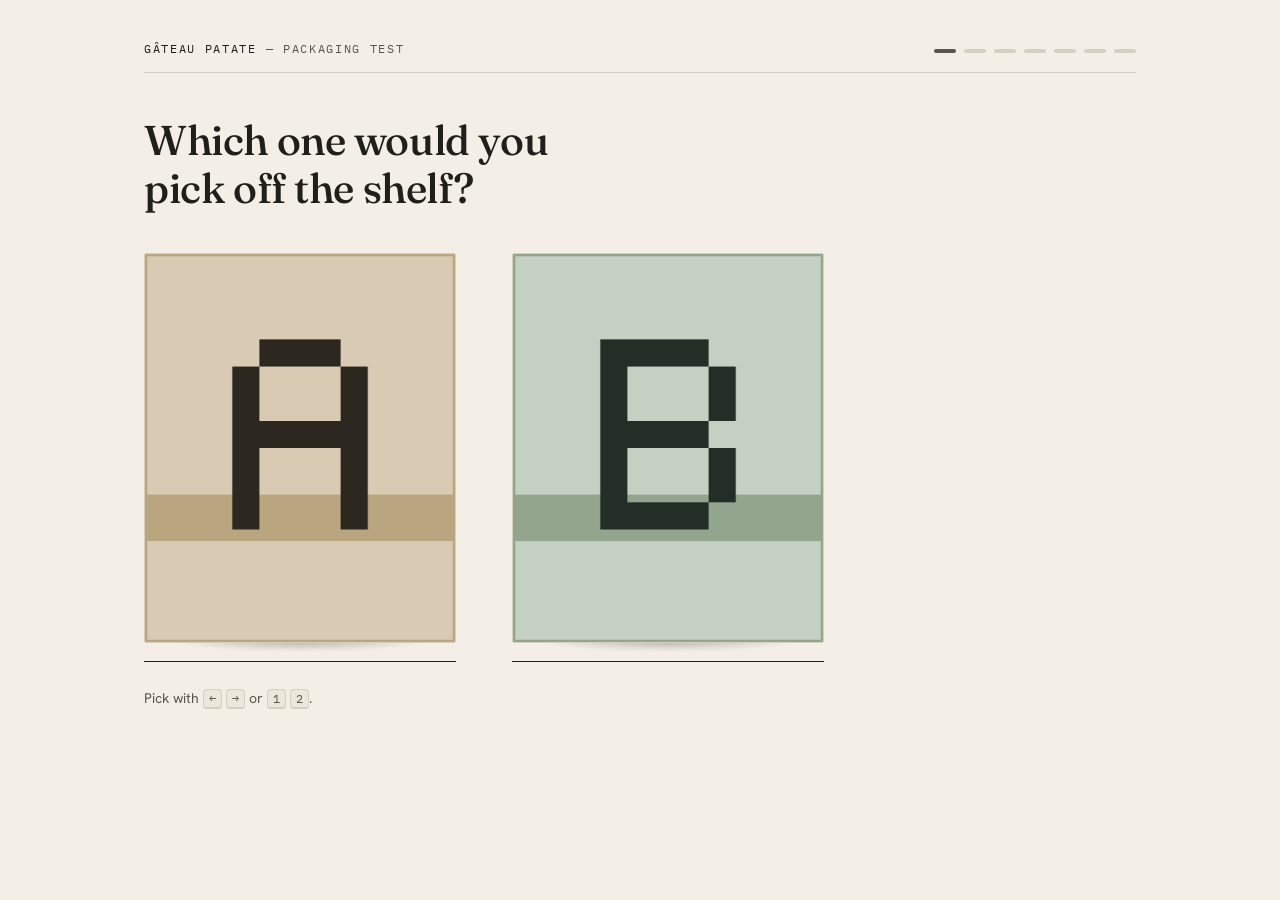
==== index.html @ c8cd09d6 "Initial commit: packaging preference test app. Single-page voting app with Supabase backend for live" ====
<!doctype html>
<html lang="en">
<head>
<meta charset="utf-8">
<meta name="viewport" content="width=device-width, initial-scale=1">
<title>Which one would you pick?</title>
<meta name="robots" content="noindex">
<link rel="preconnect" href="https://fonts.googleapis.com">
<link rel="preconnect" href="https://fonts.gstatic.com" crossorigin>
<link href="https://fonts.googleapis.com/css2?family=Fraunces:opsz,wght@9..144,400;9..144,500;9..144,600&family=Hanken+Grotesk:wght@400;500;600&family=IBM+Plex+Mono:wght@400;500&display=swap" rel="stylesheet">
<style>
  /* ---------------------------------------------------------------------------
     Near-neutral chrome. The packaging designs vary by colour, so the interface
     must not. Bone paper, ink text, hairline rules, one cool accent used only on
     the progress ticks and the leaderboard bars — never next to the artwork.
  --------------------------------------------------------------------------- */
  :root {
    --paper:    #f3efe6;
    --paper-2:  #ece7db;
    --ink:      #201f1c;
    --ink-soft: #59564d;
    --hair:     #d6d0c2;
    --accent:   #35566e;   /* cool slate — ticks and bars only */
    --maxw:     1040px;
    --display:  'Fraunces', Georgia, 'Times New Roman', serif;
    --ui:       'Hanken Grotesk', system-ui, -apple-system, Segoe UI, Roboto, sans-serif;
    --mono:     'IBM Plex Mono', ui-monospace, SFMono-Regular, Menlo, monospace;
  }

  * { box-sizing: border-box; }
  html, body { margin: 0; }
  body {
    background: var(--paper);
    color: var(--ink);
    font-family: var(--ui);
    font-size: 17px;
    line-height: 1.5;
    -webkit-font-smoothing: antialiased;
  }
  .wrap {
    max-width: var(--maxw);
    margin: 0 auto;
    padding: 40px 24px 96px;
  }
  .count, .ticks, .wl, .bar-num, .meta { font-variant-numeric: tabular-nums; }

  header.masthead {
    display: flex;
    justify-content: space-between;
    align-items: baseline;
    flex-wrap: wrap;
    gap: 12px 16px;
    border-bottom: 1px solid var(--hair);
    padding-bottom: 14px;
    margin-bottom: 44px;
  }
  .masthead .brand {
    font-family: var(--mono);
    font-size: 12px;
    letter-spacing: 0.14em;
    text-transform: uppercase;
    color: var(--ink-soft);
  }
  .masthead .brand span { color: var(--ink); }

  /* ---- progress ticks ------------------------------------------------------ */
  .ticks {
    list-style: none;
    display: flex;
    gap: 8px;
    padding: 0;
    margin: 0;
  }
  .ticks li {
    width: 22px;
    height: 4px;
    background: var(--hair);
    border-radius: 2px;
  }
  .ticks li.done { background: var(--accent); }
  .ticks li.now  { background: var(--ink-soft); }

  /* ---- duel -------------------------------------------------------------- */
  .stage { animation: rise .32s ease both; }
  @keyframes rise { from { opacity: 0; transform: translateY(8px); } to { opacity: 1; transform: none; } }

  .question {
    font-family: var(--display);
    font-weight: 500;
    font-size: clamp(1.7rem, 4.4vw, 2.6rem);
    line-height: 1.15;
    letter-spacing: -0.01em;
    margin: 8px 0 40px;
    max-width: 18ch;
  }

  .shelf {
    display: flex;
    gap: 56px;
    align-items: flex-end;
    max-width: 680px;
  }
  .slot {
    position: relative;
    flex: 1 1 0;
    min-width: 0;
    padding-bottom: 18px;
    border-bottom: 1.5px solid var(--ink);
  }
  .slot::after {                       /* soft contact shadow under the pack */
    content: "";
    position: absolute;
    left: 10%; right: 10%;
    bottom: 10px;
    height: 20px;
    background: radial-gradient(ellipse at center, rgba(20,18,14,.28), rgba(20,18,14,0) 72%);
    filter: blur(1.5px);
    transition: opacity .2s ease, transform .2s ease;
    z-index: 0;
  }
  .slot:hover::after, .slot:focus-within::after { opacity: .8; transform: scaleX(1.06); }

  .pack {
    position: relative;
    z-index: 1;
    display: block;
    width: 100%;
    aspect-ratio: 4 / 5;              /* reserves space — no layout shift on load */
    overflow: hidden;
    padding: 0;
    margin: 0;
    border: 1px solid var(--hair);
    background: var(--paper-2);
    cursor: pointer;
    transition: transform .2s cubic-bezier(.33,1,.68,1);
    border-radius: 2px;
  }
  .pack img {
    display: block;
    width: 100%;
    height: 100%;
    object-fit: cover;                /* artwork should be produced at 4:5 */
    background: var(--paper-2);
  }
  .pack .ph {                          /* fallback when the image is missing */
    display: none;
    width: 100%;
    height: 100%;
    align-items: center;
    justify-content: center;
    background: #cdc9bf;
    color: #6b6860;
    font-family: var(--mono);
    font-size: 15px;
    letter-spacing: 0.2em;
    text-transform: uppercase;
  }
  .pack.missing img { display: none; }
  .pack.missing .ph { display: flex; }

  .pack:hover, .pack:focus-visible { transform: translateY(-10px); }
  .pack:focus-visible { outline: 2px solid var(--ink); outline-offset: 4px; }

  .pack.chosen { animation: liftoff .42s cubic-bezier(.4,0,.2,1) both; pointer-events: none; }
  .pack.settle { animation: settle .42s ease both; }
  @keyframes liftoff { to { transform: translateY(-175%); opacity: 0; } }
  @keyframes settle  { from { transform: translateY(-10px); } to { transform: translateY(0); } }

  .hint {
    margin-top: 26px;
    color: var(--ink-soft);
    font-size: 14px;
  }
  .hint kbd {
    font-family: var(--mono);
    font-size: 12px;
    border: 1px solid var(--hair);
    border-bottom-width: 2px;
    border-radius: 4px;
    padding: 1px 5px;
    background: var(--paper-2);
  }

  /* ---- questions -------------------------------------------------------- */
  .panel { max-width: 560px; }
  .panel h2, .board h2 {
    font-family: var(--display);
    font-weight: 500;
    font-size: clamp(1.5rem, 3.6vw, 2rem);
    letter-spacing: -0.01em;
    margin: 0 0 8px;
  }
  .panel p.lead { color: var(--ink-soft); margin: 0 0 28px; }
  .field { margin-bottom: 22px; }
  .field label { display: block; font-weight: 500; margin-bottom: 8px; }
  input[type="text"], input[type="email"] {
    width: 100%;
    font: inherit;
    padding: 11px 12px;
    border: 1px solid var(--ink-soft);
    border-radius: 3px;
    background: #fff;
    color: var(--ink);
  }
  input:focus-visible { outline: 2px solid var(--ink); outline-offset: 2px; border-color: var(--ink); }

  .row { display: flex; gap: 14px; align-items: center; margin-top: 30px; }
  button.btn {
    font: inherit;
    font-weight: 500;
    padding: 11px 20px;
    border-radius: 3px;
    cursor: pointer;
    border: 1px solid var(--ink);
  }
  button.btn.primary { background: var(--ink); color: var(--paper); }
  button.btn.ghost   { background: transparent; color: var(--ink); }
  button.btn:focus-visible { outline: 2px solid var(--ink); outline-offset: 3px; }
  button.btn.link {
    border: none; background: none; padding: 6px 0;
    color: var(--ink); text-decoration: underline; text-underline-offset: 3px;
  }

  /* ---- leaderboard ----------------------------------------------------- */
  .board { max-width: 620px; }
  .board .meta {
    font-family: var(--mono);
    font-size: 13px;
    color: var(--ink-soft);
    margin: 4px 0 28px;
  }
  .board ol { list-style: none; padding: 0; margin: 0; }
  .board li {
    display: grid;
    grid-template-columns: 22px 46px 1fr auto;
    gap: 14px;
    align-items: center;
    padding: 12px 0;
    border-top: 1px solid var(--hair);
  }
  .board li:last-child { border-bottom: 1px solid var(--hair); }
  .board .rank { font-family: var(--mono); color: var(--ink-soft); font-size: 13px; }
  .board .thumb {
    width: 46px; height: 46px;
    object-fit: cover;
    border: 1px solid var(--hair);
    background: #cdc9bf;
    border-radius: 2px;
  }
  .board .track {
    height: 10px;
    background: var(--paper-2);
    border: 1px solid var(--hair);
    border-radius: 5px;
    overflow: hidden;
  }
  .board .fill { height: 100%; background: var(--accent); }
  .board .wl { font-family: var(--mono); font-size: 13px; color: var(--ink-soft); white-space: nowrap; }

  .capture { max-width: 620px; margin-top: 44px; border-top: 1px solid var(--hair); padding-top: 24px; }
  .capture form { display: flex; gap: 12px; flex-wrap: wrap; }
  .capture input[type="email"] { flex: 1 1 240px; }
  .capture .fine { color: var(--ink-soft); font-size: 14px; margin: 12px 0 0; }
  .capture .err  { color: #8a2b1f; font-size: 14px; margin: 12px 0 0; }
  .capture .ok   { margin: 0; }

  .vote-again { margin-top: 34px; }

  @media (max-width: 760px) {
    .wrap { padding: 20px 18px 64px; }
    header.masthead { margin-bottom: 22px; padding-bottom: 10px; }
    .masthead .brand { font-size: 10px; }
    .question { font-size: clamp(1.3rem, 6vw, 1.7rem); margin: 2px 0 18px; }
    .shelf { flex-direction: column; gap: 20px; align-items: center; max-width: none; }
    .slot { width: 100%; max-width: 220px; padding-bottom: 12px; }
    .hint { margin-top: 18px; }
  }

  @media (prefers-reduced-motion: reduce) {
    *, *::before, *::after { animation-duration: .001ms !important; transition-duration: .001ms !important; }
  }
</style>
</head>
<body>
<div class="wrap">
  <header class="masthead">
    <div class="brand"><span>gâteau patate</span> — packaging test</div>
    <ol class="ticks" id="ticks" aria-hidden="true"></ol>
  </header>
  <main id="app" aria-live="polite"></main>
</div>

<noscript><p style="max-width:560px">This test needs JavaScript to run.</p></noscript>

<script type="module">
/* ===========================================================================
   CONFIG — public by design.
   Paste your Supabase project URL and anon (public) key below. They are safe in
   client code: Row Level Security (see schema.sql) is what protects the data.
   NEVER put the service_role key here.
   Leave both blank to run standalone against localStorage (a console notice
   prints when that happens).
=========================================================================== */
const SUPABASE_URL      = '';
const SUPABASE_ANON_KEY = '';

/* ===========================================================================
   DESIGNS — the whole test surface. To add a design: append one object here and
   drop the matching file in /designs. Nothing else changes.
   - id:    written to the database. Keep it short and stable. Never renumber an
            id once voting has started.
   - label: for your eyes only (this file + the leaderboard). Never shown during
            a duel — naming the variable would bias the choice.
   - img:   path to the artwork. A missing file renders a gray placeholder card.
=========================================================================== */
const DESIGNS = [
  { id: 'a', label: 'Morizot Passage — vanilla bites, sand',        img: 'designs/a.png' },
  { id: 'b', label: 'Morizot Passage — rum & vanilla bites, sage',  img: 'designs/b.png' },
  { id: 'c', label: 'Morizot Passage — vanilla bites, lilac',       img: 'designs/c.png' },
  { id: 'd', label: 'Morizot Passage — rum & vanilla bites, rose',  img: 'designs/d.png' },
  { id: 'e', label: 'Morizot Passage — rum & vanilla bites, sky',   img: 'designs/e.png' },
];

const ROUNDS = 7;

/* ===========================================================================
   Storage keys + small utilities
=========================================================================== */
const STATE_KEY  = 'patate.state.v1';
const VOTES_KEY  = 'patate.local.votes.v1';
const RESP_KEY   = 'patate.local.responses.v1';

const reducedMotion = window.matchMedia('(prefers-reduced-motion: reduce)').matches;

function uuid() {
  if (crypto.randomUUID) return crypto.randomUUID();
  return '10000000-1000-4000-8000-100000000000'.replace(/[018]/g, c =>
    (c ^ crypto.getRandomValues(new Uint8Array(1))[0] & 15 >> c / 4).toString(16));
}
function readJSON(key, fallback) {
  try { const v = localStorage.getItem(key); return v ? JSON.parse(v) : fallback; }
  catch { return fallback; }
}
function writeJSON(key, value) {
  try { localStorage.setItem(key, JSON.stringify(value)); } catch { /* private mode */ }
}
function pushLocal(key, row) {
  const arr = readJSON(key, []);
  arr.push(row);
  writeJSON(key, arr);
}
const pairKey = (x, y) => [x, y].sort().join('|');

/* ===========================================================================
   Data layer — Supabase when configured, localStorage otherwise. Every call is
   wrapped: a backend outage degrades to local mode, it never blanks the screen
   and never blocks a vote.
=========================================================================== */
let supabase = null;

async function initSupabase() {
  const configured = SUPABASE_URL.startsWith('http') && SUPABASE_ANON_KEY.length > 20;
  if (!configured) {
    console.info('%c[packaging test] local mode — no Supabase config, using localStorage.',
      'color:#888');
    return;
  }
  try {
    const mod = await import('https://esm.sh/@supabase/supabase-js@2');
    supabase = mod.createClient(SUPABASE_URL, SUPABASE_ANON_KEY);
  } catch (err) {
    console.warn('[packaging test] could not load Supabase client — falling back to local mode.', err);
    supabase = null;
  }
}

/* Fire-and-forget. Each vote is its own row, written immediately. */
function recordVote(round, winner, loser) {
  const payload = { session_id: state.sessionId, round, winner, loser };
  if (!supabase) { pushLocal(VOTES_KEY, payload); return; }
  supabase.from('votes').insert(payload).then(
    ({ error }) => { if (error) { console.warn('[packaging test] vote write failed — kept locally.', error); pushLocal(VOTES_KEY, payload); } },
    (err) => { console.warn('[packaging test] vote write threw — kept locally.', err); pushLocal(VOTES_KEY, payload); }
  );
}

async function recordResponse(fields) {
  const payload = { session_id: state.sessionId, guess: null, why: null, email: null, ...fields };
  if (!supabase) { pushLocal(RESP_KEY, payload); return; }
  try {
    const { error } = await supabase.from('responses').insert(payload);
    if (error) throw error;
  } catch (err) {
    console.warn('[packaging test] response write failed — kept locally.', err);
    pushLocal(RESP_KEY, payload);
  }
}

async function fetchVotes() {
  if (supabase) {
    try {
      const { data, error } = await supabase.from('votes').select('session_id,winner,loser');
      if (error) throw error;
      return data || [];
    } catch (err) {
      console.warn('[packaging test] could not read votes — showing local votes.', err);
    }
  }
  return readJSON(VOTES_KEY, []);
}

/* ===========================================================================
   Session state — one object, mirrored to localStorage so a refresh resumes
   rather than starting a new session.
=========================================================================== */
let state;

function freshState() {
  return {
    sessionId: uuid(),
    round: 0,               // rounds completed
    phase: 'duel',          // duel -> questions -> leaderboard
    pairCounts: {},         // "a|b" -> times shown this session
    cycleSeen: [],          // pairs shown in the current cycle (for no-repeat)
    appearances: {},        // design id -> times shown this session
    current: null,          // { a, b, leftId, rightId }
    guess: null,
    why: null,
    questionsDone: false,
    emailDone: false,
  };
}
function loadState() {
  const saved = readJSON(STATE_KEY, null);
  state = (saved && saved.sessionId) ? { ...freshState(), ...saved } : freshState();
  save();
}
function save() { writeJSON(STATE_KEY, state); }

function resetSession() {
  state = freshState();
  save();
}

/* ===========================================================================
   Pair selection
   - the unordered pair this session has seen least (no repeat until the pool is
     exhausted, then a new cycle starts)
   - ties broken toward the designs shown least this session
   - then at random
   - left / right assigned independently every round
=========================================================================== */
function allPairs() {
  const ids = DESIGNS.map(d => d.id);
  const out = [];
  for (let i = 0; i < ids.length; i++)
    for (let j = i + 1; j < ids.length; j++)
      out.push([ids[i], ids[j]]);
  return out;
}

function pickPair() {
  const all = allPairs();
  if (all.length === 0) return null;

  let pool = all.filter(p => !state.cycleSeen.includes(pairKey(p[0], p[1])));
  if (pool.length === 0) {                 // every pair seen — begin a new cycle
    state.cycleSeen = [];
    pool = all.slice();
  }

  const timesShown = p => state.pairCounts[pairKey(p[0], p[1])] || 0;
  const minShown = Math.min(...pool.map(timesShown));
  pool = pool.filter(p => timesShown(p) === minShown);

  const seenDesign = id => state.appearances[id] || 0;
  const minDesign = Math.min(...pool.map(p => seenDesign(p[0]) + seenDesign(p[1])));
  pool = pool.filter(p => seenDesign(p[0]) + seenDesign(p[1]) === minDesign);

  const [x, y] = pool[Math.floor(Math.random() * pool.length)];
  const flip = Math.random() < 0.5;
  return { a: x, b: y, leftId: flip ? y : x, rightId: flip ? x : y };
}

function ensurePair() {
  if (!state.current) { state.current = pickPair(); save(); }
}

function commitVote(winnerId, loserId) {
  const { a, b } = state.current;
  const k = pairKey(a, b);
  state.pairCounts[k] = (state.pairCounts[k] || 0) + 1;
  state.cycleSeen.push(k);
  state.appearances[a] = (state.appearances[a] || 0) + 1;
  state.appearances[b] = (state.appearances[b] || 0) + 1;
  state.round += 1;
  recordVote(state.round, winnerId, loserId);   // round is 1-indexed in the DB
  state.current = null;
  if (state.round >= ROUNDS) state.phase = 'questions';
  save();
}

/* ===========================================================================
   Rendering
=========================================================================== */
const app = document.getElementById('app');
const ticksEl = document.getElementById('ticks');

function designById(id) { return DESIGNS.find(d => d.id === id); }

function renderTicks(show) {
  ticksEl.innerHTML = '';
  if (!show) return;
  for (let i = 0; i < ROUNDS; i++) {
    const li = document.createElement('li');
    if (i < state.round) li.className = 'done';
    else if (i === state.round) li.className = 'now';
    ticksEl.appendChild(li);
  }
}

function packButton(design, side) {
  const btn = document.createElement('button');
  btn.className = 'pack';
  btn.type = 'button';
  btn.setAttribute('aria-label', side === 'left' ? 'Choose the pack on the left' : 'Choose the pack on the right');
  btn.dataset.id = design.id;

  const img = new Image();
  img.src = design.img;
  img.alt = '';
  img.width = 800; img.height = 1000;
  img.loading = 'lazy';
  img.decoding = 'async';
  img.addEventListener('error', () => btn.classList.add('missing'));

  const ph = document.createElement('span');
  ph.className = 'ph';
  ph.textContent = design.id;

  btn.append(img, ph);
  return btn;
}

let locked = false;

function renderDuel() {
  locked = false;
  ensurePair();
  if (!state.current) { renderLeaderboard(); return; }   // no designs configured
  renderTicks(true);

  const { leftId, rightId } = state.current;
  const stage = document.createElement('div');
  stage.className = 'stage';
  stage.innerHTML = '<h1 class="question">Which one would you pick off the shelf?</h1>';

  const shelf = document.createElement('div');
  shelf.className = 'shelf';

  const leftSlot = document.createElement('div');
  leftSlot.className = 'slot';
  const rightSlot = document.createElement('div');
  rightSlot.className = 'slot';

  const leftBtn = packButton(designById(leftId), 'left');
  const rightBtn = packButton(designById(rightId), 'right');
  leftSlot.appendChild(leftBtn);
  rightSlot.appendChild(rightBtn);
  shelf.append(leftSlot, rightSlot);

  leftBtn.addEventListener('click', () => choose(leftBtn, rightBtn));
  rightBtn.addEventListener('click', () => choose(rightBtn, leftBtn));

  const hint = document.createElement('p');
  hint.className = 'hint';
  hint.innerHTML = 'Pick with <kbd>&larr;</kbd> <kbd>&rarr;</kbd> or <kbd>1</kbd> <kbd>2</kbd>.';

  stage.append(shelf, hint);
  app.replaceChildren(stage);
}

function choose(winnerBtn, loserBtn) {
  if (locked) return;
  locked = true;

  const winnerId = winnerBtn.dataset.id;
  const loserId = loserBtn.dataset.id;
  commitVote(winnerId, loserId);

  const advance = () => {
    if (state.phase === 'questions') renderQuestions();
    else renderDuel();
  };

  if (reducedMotion) { advance(); return; }
  winnerBtn.classList.add('chosen');
  loserBtn.classList.add('settle');
  setTimeout(advance, 440);
}

function renderQuestions() {
  renderTicks(true);
  const panel = document.createElement('section');
  panel.className = 'stage panel';
  panel.innerHTML = `
    <h2>Two quick questions</h2>
    <p class="lead">Both optional. Skip straight to the results if you like.</p>
    <div class="field">
      <label for="q-guess">What do you think is inside?</label>
      <input type="text" id="q-guess" autocomplete="off" maxlength="200">
    </div>
    <div class="field">
      <label for="q-why">What made you pick the ones you picked?</label>
      <input type="text" id="q-why" autocomplete="off" maxlength="300">
    </div>
    <div class="row">
      <button class="btn primary" id="q-done" type="button">Done</button>
      <button class="btn ghost" id="q-skip" type="button">Skip</button>
    </div>`;
  app.replaceChildren(panel);

  const guessEl = panel.querySelector('#q-guess');
  const whyEl = panel.querySelector('#q-why');

  panel.querySelector('#q-done').addEventListener('click', () => {
    const guess = guessEl.value.trim();
    const why = whyEl.value.trim();
    state.guess = guess || null;
    state.why = why || null;
    state.questionsDone = true;
    state.phase = 'leaderboard';
    save();
    if (guess || why) recordResponse({ guess: state.guess, why: state.why });
    renderLeaderboard();
  });
  panel.querySelector('#q-skip').addEventListener('click', () => {
    state.questionsDone = true;
    state.phase = 'leaderboard';
    save();
    renderLeaderboard();
  });
  guessEl.focus();
}

function aggregate(votes) {
  const stats = new Map(DESIGNS.map(d => [d.id, { id: d.id, wins: 0, losses: 0 }]));
  for (const v of votes) {
    if (stats.has(v.winner)) stats.get(v.winner).wins++;
    if (stats.has(v.loser)) stats.get(v.loser).losses++;
  }
  const rows = [...stats.values()].map(s => {
    const n = s.wins + s.losses;
    return { ...s, appearances: n, smoothed: (s.wins + 1) / (s.wins + s.losses + 2) };
  });
  rows.sort((x, y) => y.smoothed - x.smoothed || y.wins - x.wins);
  return {
    rows,
    sessions: new Set(votes.map(v => v.session_id)).size,
    total: votes.length,
  };
}

async function renderLeaderboard({ resultsOnly = false } = {}) {
  renderTicks(false);

  const loading = document.createElement('div');
  loading.className = 'stage board';
  loading.innerHTML = '<h2>Live standings</h2><p class="meta">loading&hellip;</p>';
  app.replaceChildren(loading);

  const votes = await fetchVotes();
  const { rows, sessions, total } = aggregate(votes);

  const board = document.createElement('section');
  board.className = 'stage board';

  if (total === 0) {
    board.innerHTML = '<h2>Live standings</h2><p class="meta">No votes yet.</p>';
    app.replaceChildren(board);
    if (!resultsOnly) appendVoteAgain();
    return;
  }

  const h = document.createElement('h2');
  h.textContent = 'Live standings';
  const meta = document.createElement('p');
  meta.className = 'meta';
  meta.textContent = `${sessions} ${sessions === 1 ? 'session' : 'sessions'} · ${total} ${total === 1 ? 'vote' : 'votes'}`;

  const ol = document.createElement('ol');
  const max = Math.max(...rows.map(r => r.smoothed));
  rows.forEach((r, i) => {
    const d = designById(r.id);
    const li = document.createElement('li');

    const rank = document.createElement('span');
    rank.className = 'rank';
    rank.textContent = String(i + 1);

    const thumb = new Image();
    thumb.className = 'thumb';
    thumb.src = d ? d.img : '';
    thumb.alt = '';
    thumb.width = 46; thumb.height = 46;
    thumb.loading = 'lazy';
    thumb.addEventListener('error', () => { thumb.style.visibility = 'hidden'; });

    const track = document.createElement('div');
    track.className = 'track';
    const fill = document.createElement('div');
    fill.className = 'fill';
    fill.style.width = (max ? (r.smoothed / max) * 100 : 0).toFixed(1) + '%';
    track.appendChild(fill);

    const wl = document.createElement('span');
    wl.className = 'wl';
    wl.textContent = `${r.wins}–${r.losses}`;

    li.append(rank, thumb, track, wl);
    ol.appendChild(li);
  });

  board.append(h, meta, ol);
  app.replaceChildren(board);

  if (!resultsOnly) {
    appendCapture();
    appendVoteAgain();
  }
}

function appendCapture() {
  const box = document.createElement('section');
  box.className = 'capture';

  if (state.emailDone) {
    box.innerHTML = '<p class="ok">Thanks — we will be in touch.</p>';
    app.append(box);
    return;
  }

  box.innerHTML = `
    <form novalidate>
      <input type="email" id="cap-email" placeholder="you@example.com" autocomplete="email" aria-label="Email address">
      <button class="btn primary" type="submit">Keep me posted</button>
    </form>
    <p class="fine">Occasional updates and tasting invites. Nothing else.</p>`;
  app.append(box);

  const form = box.querySelector('form');
  const input = box.querySelector('#cap-email');
  form.addEventListener('submit', async (e) => {
    e.preventDefault();
    const email = input.value.trim();
    box.querySelector('.err')?.remove();
    if (!email.includes('@')) {
      const err = document.createElement('p');
      err.className = 'err';
      err.textContent = 'That does not look like an email address.';
      form.after(err);
      return;
    }
    state.emailDone = true;
    save();
    recordResponse({ email });
    box.replaceChildren(Object.assign(document.createElement('p'),
      { className: 'ok', textContent: 'Thanks — we will be in touch.' }));
  });
}

function appendVoteAgain() {
  const p = document.createElement('p');
  p.className = 'vote-again';
  const btn = document.createElement('button');
  btn.className = 'btn link';
  btn.type = 'button';
  btn.textContent = 'Vote again';
  btn.addEventListener('click', () => {
    resetSession();
    if (location.hash) { location.hash = ''; }
    renderDuel();
  });
  p.appendChild(btn);
  app.append(p);
}

/* ===========================================================================
   Keyboard — only while a duel is on screen
=========================================================================== */
function onKey(e) {
  if (state?.phase !== 'duel' || location.hash === '#results') return;
  const packs = app.querySelectorAll('.pack');
  if (packs.length < 2) return;
  if (e.key === 'ArrowLeft' || e.key === '1') { e.preventDefault(); choose(packs[0], packs[1]); }
  else if (e.key === 'ArrowRight' || e.key === '2') { e.preventDefault(); choose(packs[1], packs[0]); }
}

/* ===========================================================================
   Routing + boot
=========================================================================== */
function route() {
  if (location.hash === '#results') { renderLeaderboard({ resultsOnly: true }); return; }
  if (state.phase === 'questions' && !state.questionsDone) { renderQuestions(); return; }
  if (state.phase === 'questions' || state.phase === 'leaderboard') { renderLeaderboard(); return; }
  renderDuel();
}

function preloadArtwork() {
  for (const d of DESIGNS) { const im = new Image(); im.src = d.img; }
}

async function main() {
  await initSupabase();
  loadState();
  preloadArtwork();
  window.addEventListener('hashchange', route);
  window.addEventListener('keydown', onKey);
  route();
}

main();
</script>
</body>
</html>
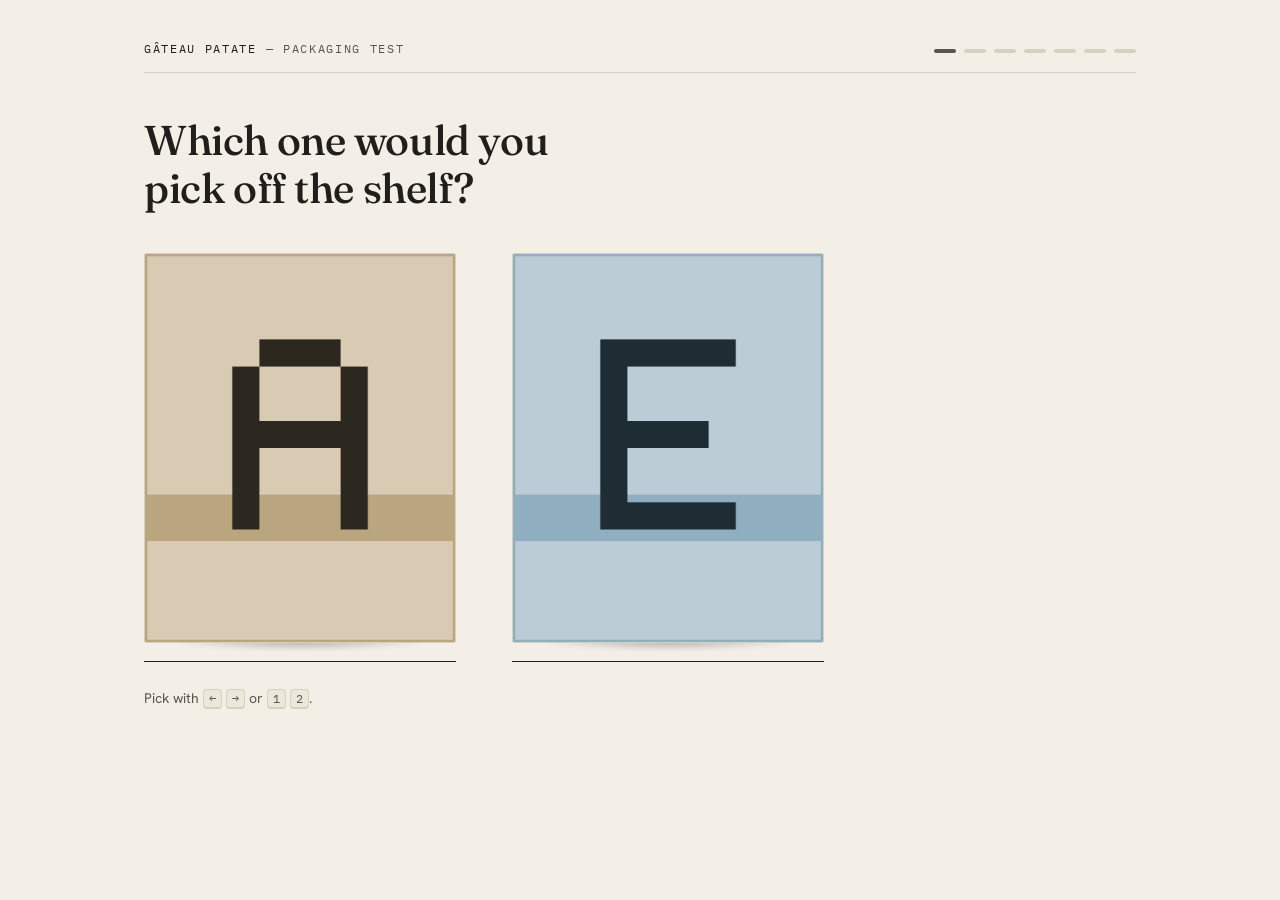
==== commit 137619c7: "Move vote-again to header and add vertical mobile progress ticks. Improves end-of-flow navigation an" ====
--- a/index.html
+++ b/index.html
@@ -62,11 +62,24 @@
     color: var(--ink-soft);
   }
   .masthead .brand span { color: var(--ink); }
+  .masthead-end {
+    display: flex;
+    align-items: center;
+    gap: 16px;
+    margin-left: auto;
+  }
+  #vote-again-slot:empty { display: none; }
+  #vote-again-slot .btn.link {
+    font-size: 14px;
+    padding: 0;
+    white-space: nowrap;
+  }
 
   /* ---- progress ticks ------------------------------------------------------ */
   .ticks {
     list-style: none;
     display: flex;
+    flex-direction: row;
     gap: 8px;
     padding: 0;
     margin: 0;
@@ -76,6 +89,14 @@
     height: 4px;
     background: var(--hair);
     border-radius: 2px;
+  }
+  .ticks.ticks--vertical {
+    flex-direction: column;
+    gap: 8px;
+  }
+  .ticks.ticks--vertical li {
+    width: 4px;
+    height: 22px;
   }
   .ticks li.done { background: var(--accent); }
   .ticks li.now  { background: var(--ink-soft); }
@@ -264,14 +285,37 @@
   .capture .err  { color: #8a2b1f; font-size: 14px; margin: 12px 0 0; }
   .capture .ok   { margin: 0; }
 
-  .vote-again { margin-top: 34px; }
+  .duel-body {
+    display: block;
+  }
+  .duel-ticks {
+    display: none;
+  }
 
   @media (max-width: 760px) {
     .wrap { padding: 20px 18px 64px; }
     header.masthead { margin-bottom: 22px; padding-bottom: 10px; }
     .masthead .brand { font-size: 10px; }
     .question { font-size: clamp(1.3rem, 6vw, 1.7rem); margin: 2px 0 18px; }
-    .shelf { flex-direction: column; gap: 20px; align-items: center; max-width: none; }
+    .duel-body {
+      display: flex;
+      align-items: stretch;
+      gap: 14px;
+      justify-content: center;
+    }
+    .duel-body .shelf {
+      flex: 1 1 auto;
+      flex-direction: column;
+      gap: 20px;
+      align-items: center;
+      max-width: 220px;
+    }
+    .duel-ticks {
+      display: flex;
+      align-items: center;
+      flex: 0 0 auto;
+      padding: 4px 0;
+    }
     .slot { width: 100%; max-width: 220px; padding-bottom: 12px; }
     .hint { margin-top: 18px; }
   }
@@ -285,7 +329,10 @@
 <div class="wrap">
   <header class="masthead">
     <div class="brand"><span>gâteau patate</span> — packaging test</div>
-    <ol class="ticks" id="ticks" aria-hidden="true"></ol>
+    <div class="masthead-end">
+      <div id="vote-again-slot"></div>
+      <ol class="ticks" id="ticks" aria-hidden="true"></ol>
+    </div>
   </header>
   <main id="app" aria-live="polite"></main>
 </div>
@@ -301,8 +348,8 @@
    Leave both blank to run standalone against localStorage (a console notice
    prints when that happens).
 =========================================================================== */
-const SUPABASE_URL      = '';
-const SUPABASE_ANON_KEY = '';
+const SUPABASE_URL      = 'https://wootkprvnxkdvcwncwil.supabase.co';
+const SUPABASE_ANON_KEY = 'sb_publishable_E0YJoQnlDPQiyE_IL7UjLw_Z3pt7NuM';
 
 /* ===========================================================================
    DESIGNS — the whole test surface. To add a design: append one object here and
@@ -505,8 +552,25 @@
 =========================================================================== */
 const app = document.getElementById('app');
 const ticksEl = document.getElementById('ticks');
+const ticksHome = document.querySelector('.masthead-end');
+const voteAgainSlot = document.getElementById('vote-again-slot');
+const mobileLayout = window.matchMedia('(max-width: 760px)');
 
 function designById(id) { return DESIGNS.find(d => d.id === id); }
+
+function parkTicks() {
+  ticksEl.classList.remove('ticks--vertical');
+  ticksHome.appendChild(ticksEl);
+}
+
+function placeTicksBesideDuel(duelTicksSlot) {
+  if (mobileLayout.matches && duelTicksSlot) {
+    duelTicksSlot.appendChild(ticksEl);
+    ticksEl.classList.add('ticks--vertical');
+  } else {
+    parkTicks();
+  }
+}
 
 function renderTicks(show) {
   ticksEl.innerHTML = '';
@@ -519,6 +583,10 @@
   }
 }
 
+function clearVoteAgain() {
+  voteAgainSlot.replaceChildren();
+}
+
 function packButton(design, side) {
   const btn = document.createElement('button');
   btn.className = 'pack';
@@ -546,6 +614,7 @@
 
 function renderDuel() {
   locked = false;
+  clearVoteAgain();
   ensurePair();
   if (!state.current) { renderLeaderboard(); return; }   // no designs configured
   renderTicks(true);
@@ -554,6 +623,9 @@
   const stage = document.createElement('div');
   stage.className = 'stage';
   stage.innerHTML = '<h1 class="question">Which one would you pick off the shelf?</h1>';
+
+  const duelBody = document.createElement('div');
+  duelBody.className = 'duel-body';
 
   const shelf = document.createElement('div');
   shelf.className = 'shelf';
@@ -572,11 +644,17 @@
   leftBtn.addEventListener('click', () => choose(leftBtn, rightBtn));
   rightBtn.addEventListener('click', () => choose(rightBtn, leftBtn));
 
+  const duelTicks = document.createElement('aside');
+  duelTicks.className = 'duel-ticks';
+  duelTicks.setAttribute('aria-hidden', 'true');
+  duelBody.append(shelf, duelTicks);
+  placeTicksBesideDuel(duelTicks);
+
   const hint = document.createElement('p');
   hint.className = 'hint';
   hint.innerHTML = 'Pick with <kbd>&larr;</kbd> <kbd>&rarr;</kbd> or <kbd>1</kbd> <kbd>2</kbd>.';
 
-  stage.append(shelf, hint);
+  stage.append(duelBody, hint);
   app.replaceChildren(stage);
 }
 
@@ -600,6 +678,8 @@
 }
 
 function renderQuestions() {
+  parkTicks();
+  clearVoteAgain();
   renderTicks(true);
   const panel = document.createElement('section');
   panel.className = 'stage panel';
@@ -662,6 +742,8 @@
 }
 
 async function renderLeaderboard({ resultsOnly = false } = {}) {
+  parkTicks();
+  clearVoteAgain();
   renderTicks(false);
 
   const loading = document.createElement('div');
@@ -770,8 +852,6 @@
 }
 
 function appendVoteAgain() {
-  const p = document.createElement('p');
-  p.className = 'vote-again';
   const btn = document.createElement('button');
   btn.className = 'btn link';
   btn.type = 'button';
@@ -781,8 +861,7 @@
     if (location.hash) { location.hash = ''; }
     renderDuel();
   });
-  p.appendChild(btn);
-  app.append(p);
+  voteAgainSlot.replaceChildren(btn);
 }
 
 /* ===========================================================================
@@ -816,6 +895,9 @@
   preloadArtwork();
   window.addEventListener('hashchange', route);
   window.addEventListener('keydown', onKey);
+  mobileLayout.addEventListener('change', () => {
+    if (state?.phase === 'duel') renderDuel();
+  });
   route();
 }
 
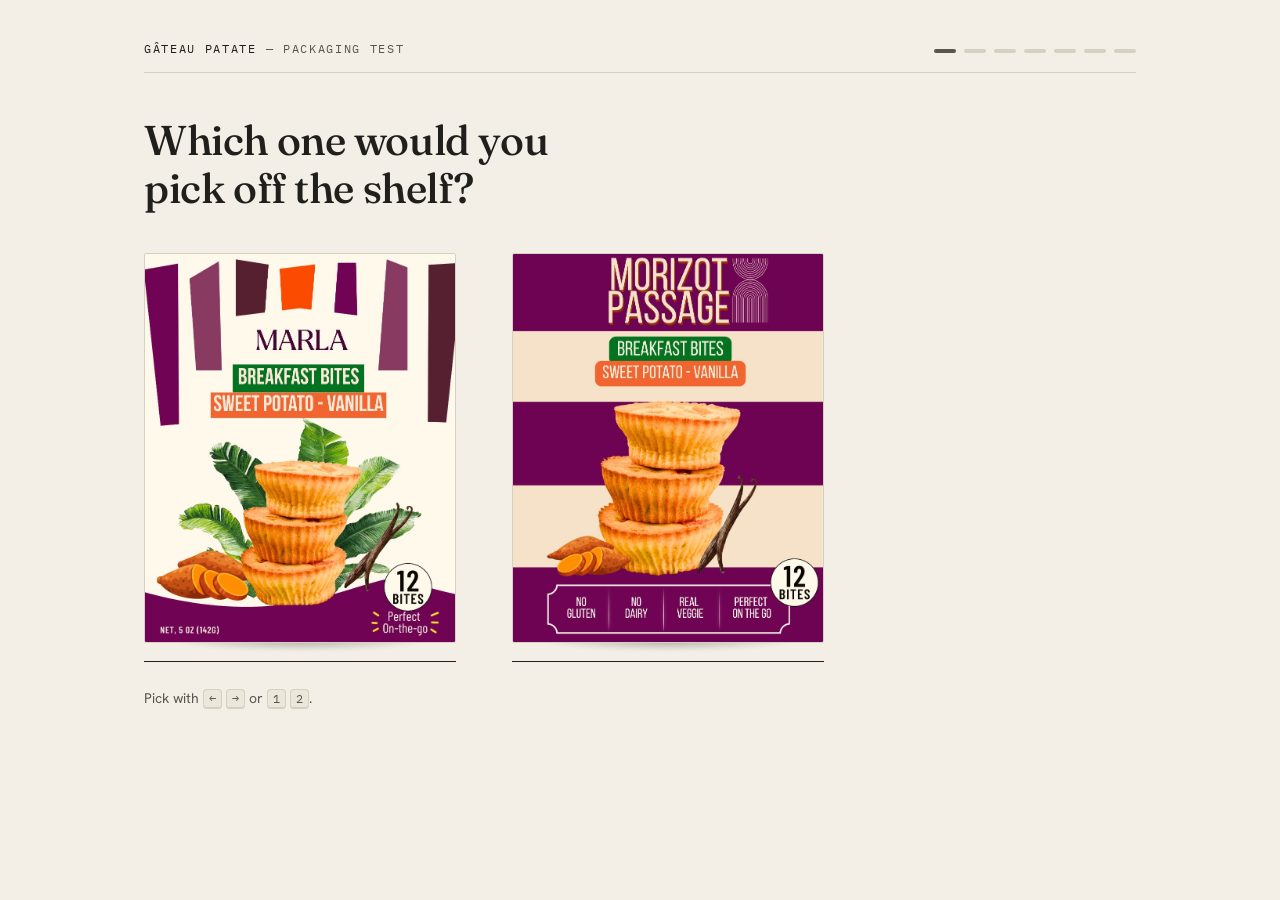
==== commit ad4a6099: "Replace placeholder artwork with the five packaging concepts. Votes now show the real Morizot Passag" ====
--- a/index.html
+++ b/index.html
@@ -361,11 +361,11 @@
    - img:   path to the artwork. A missing file renders a gray placeholder card.
 =========================================================================== */
 const DESIGNS = [
-  { id: 'a', label: 'Morizot Passage — vanilla bites, sand',        img: 'designs/a.png' },
-  { id: 'b', label: 'Morizot Passage — rum & vanilla bites, sage',  img: 'designs/b.png' },
-  { id: 'c', label: 'Morizot Passage — vanilla bites, lilac',       img: 'designs/c.png' },
-  { id: 'd', label: 'Morizot Passage — rum & vanilla bites, rose',  img: 'designs/d.png' },
-  { id: 'e', label: 'Morizot Passage — rum & vanilla bites, sky',   img: 'designs/e.png' },
+  { id: 'a', label: 'Morizot Passage — purple stripes, stacked wordmark', img: 'designs/a.png' },
+  { id: 'b', label: 'Morizot Passage — green stripes, ingredient callouts', img: 'designs/b.png' },
+  { id: 'c', label: 'Marla — tropical leaves, sweet potato & vanilla', img: 'designs/c.png' },
+  { id: 'd', label: 'Morizot Passage — cream, annotated ingredients', img: 'designs/d.png' },
+  { id: 'e', label: 'Morizot Passage — geometric blocks, purple flavor panel', img: 'designs/e.png' },
 ];
 
 const ROUNDS = 7;
